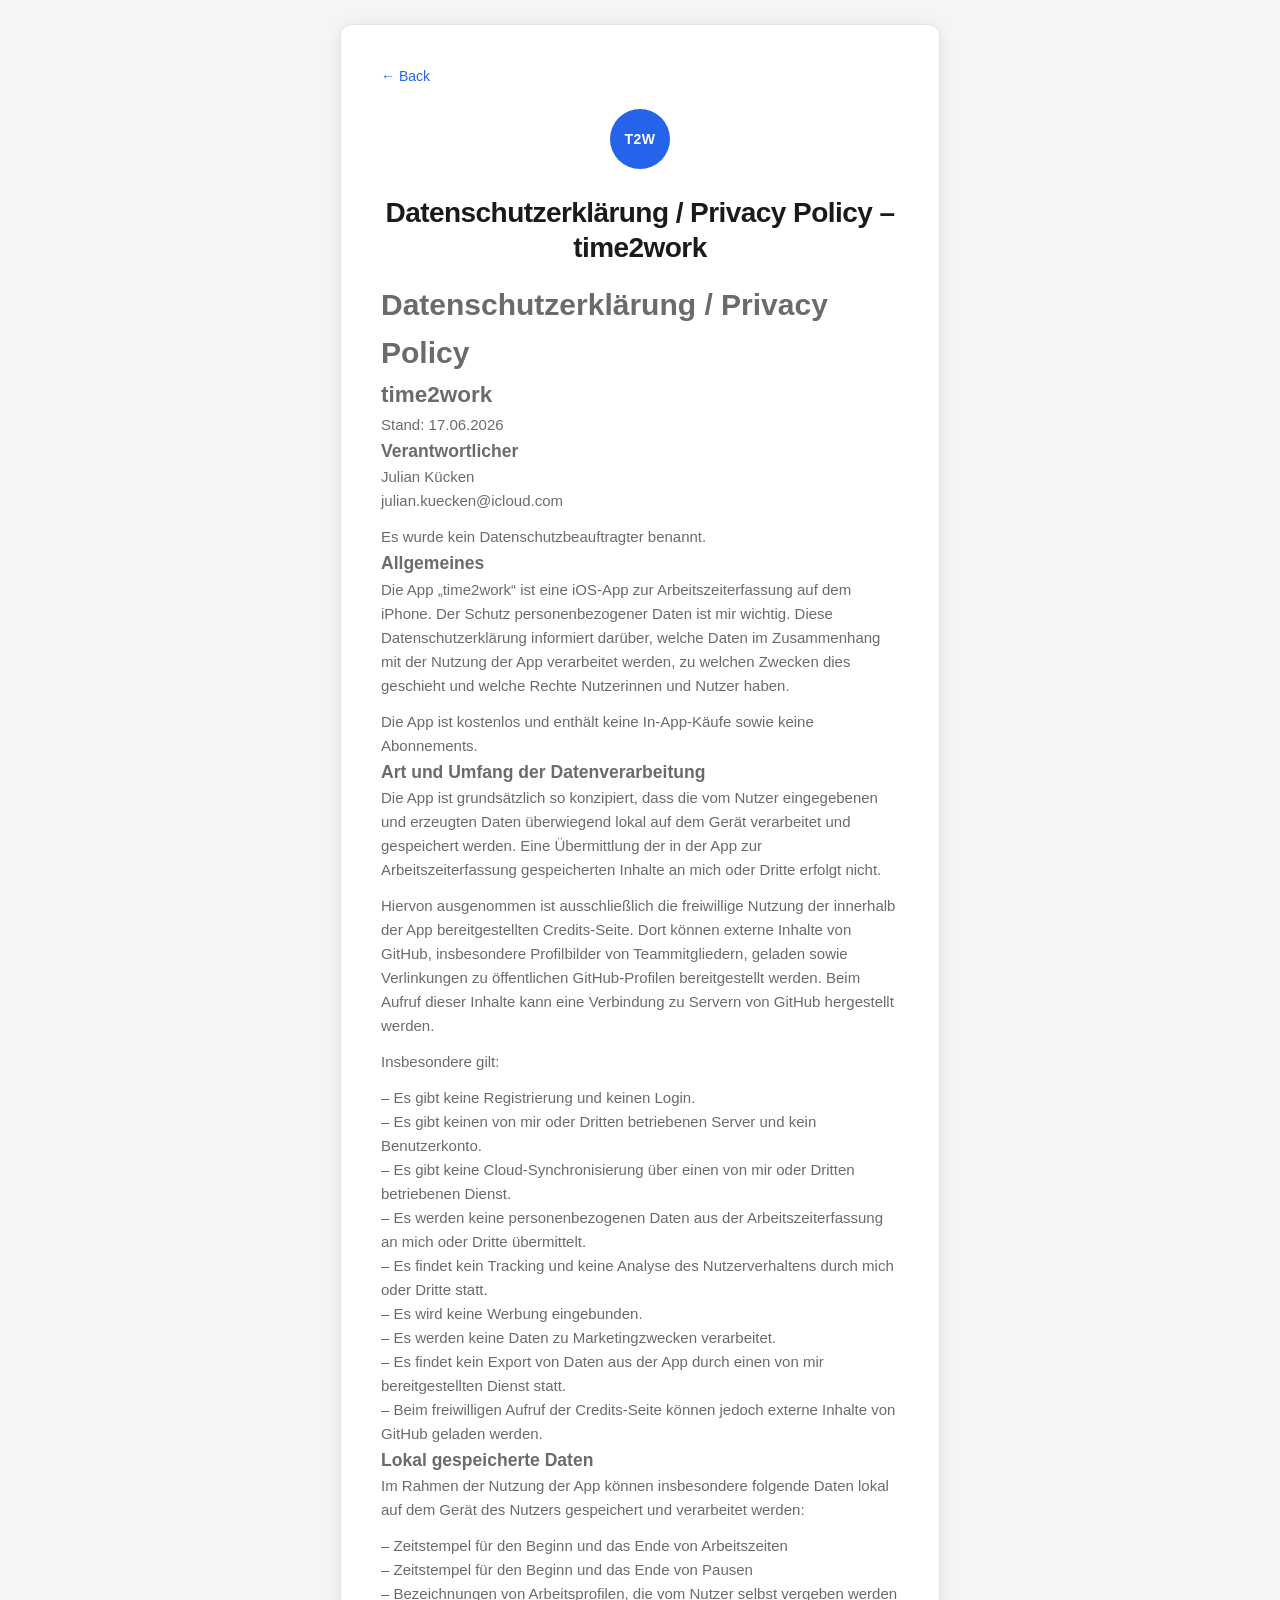
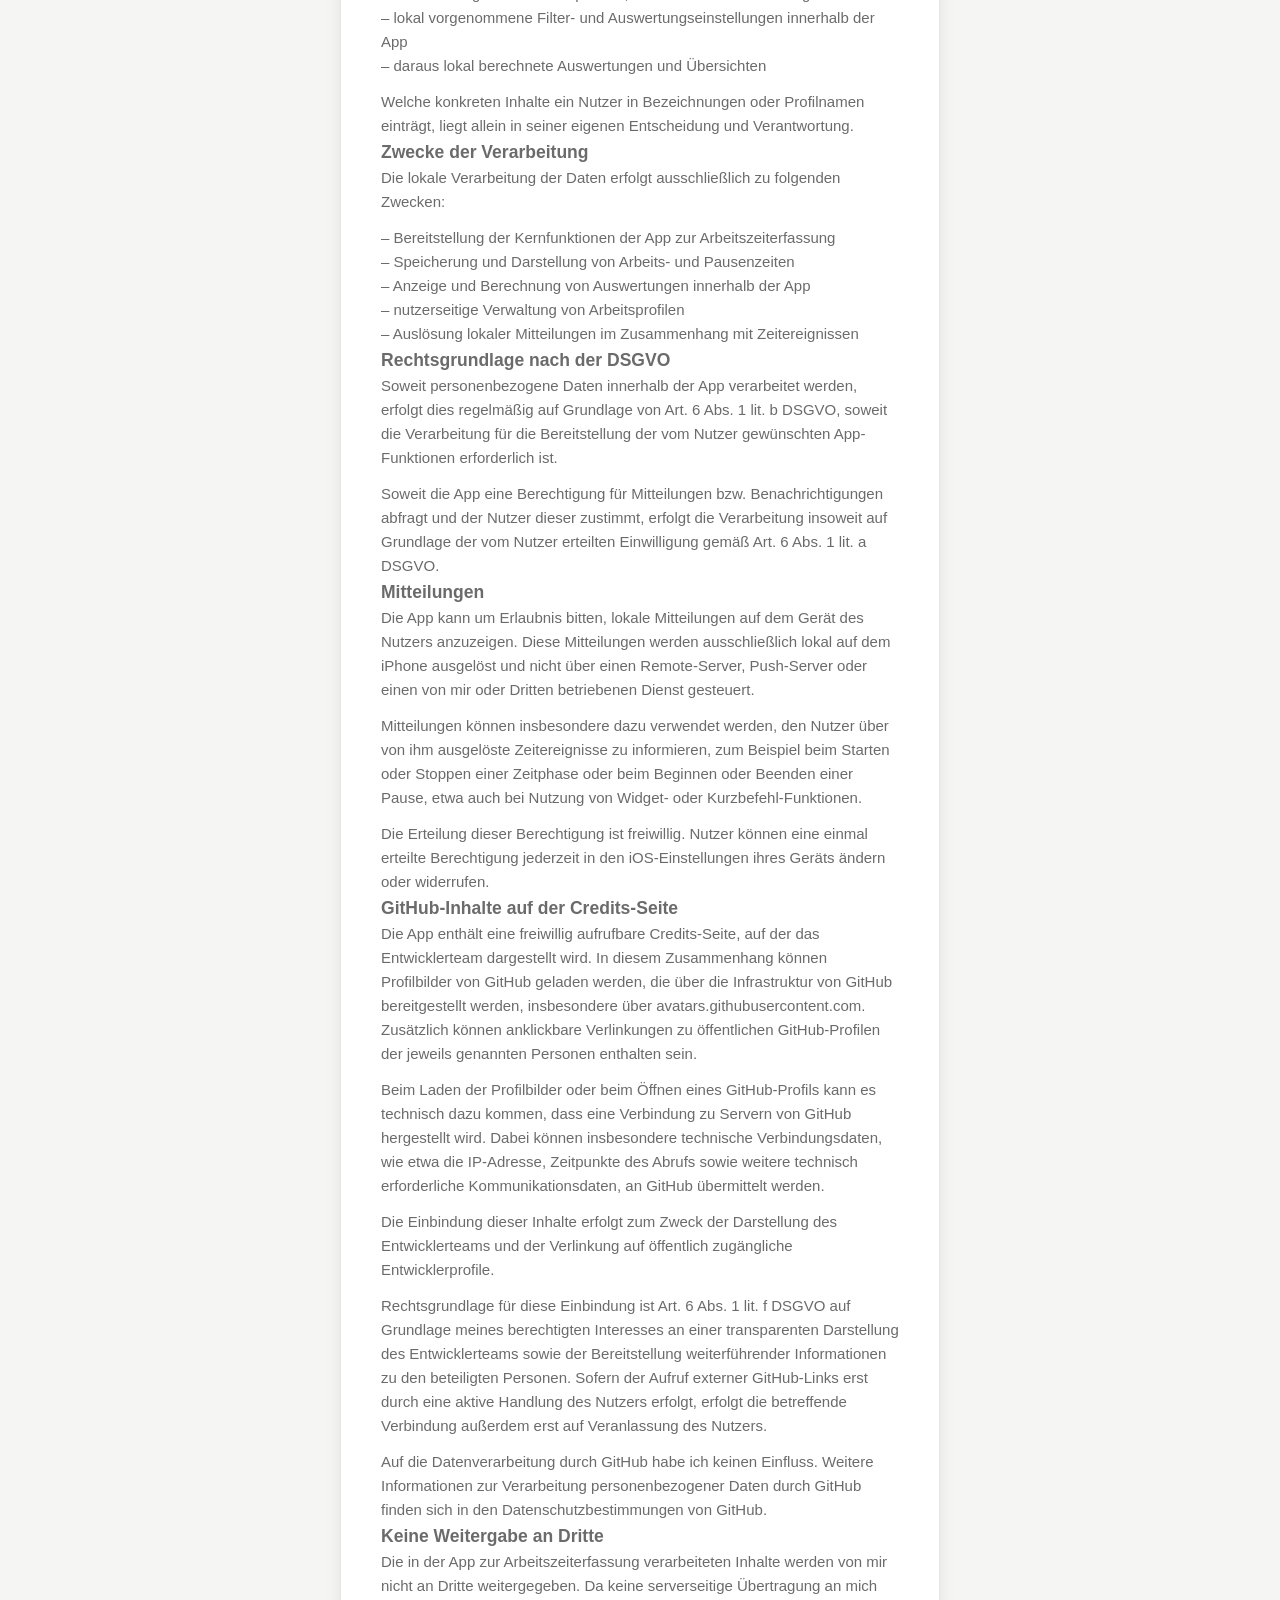
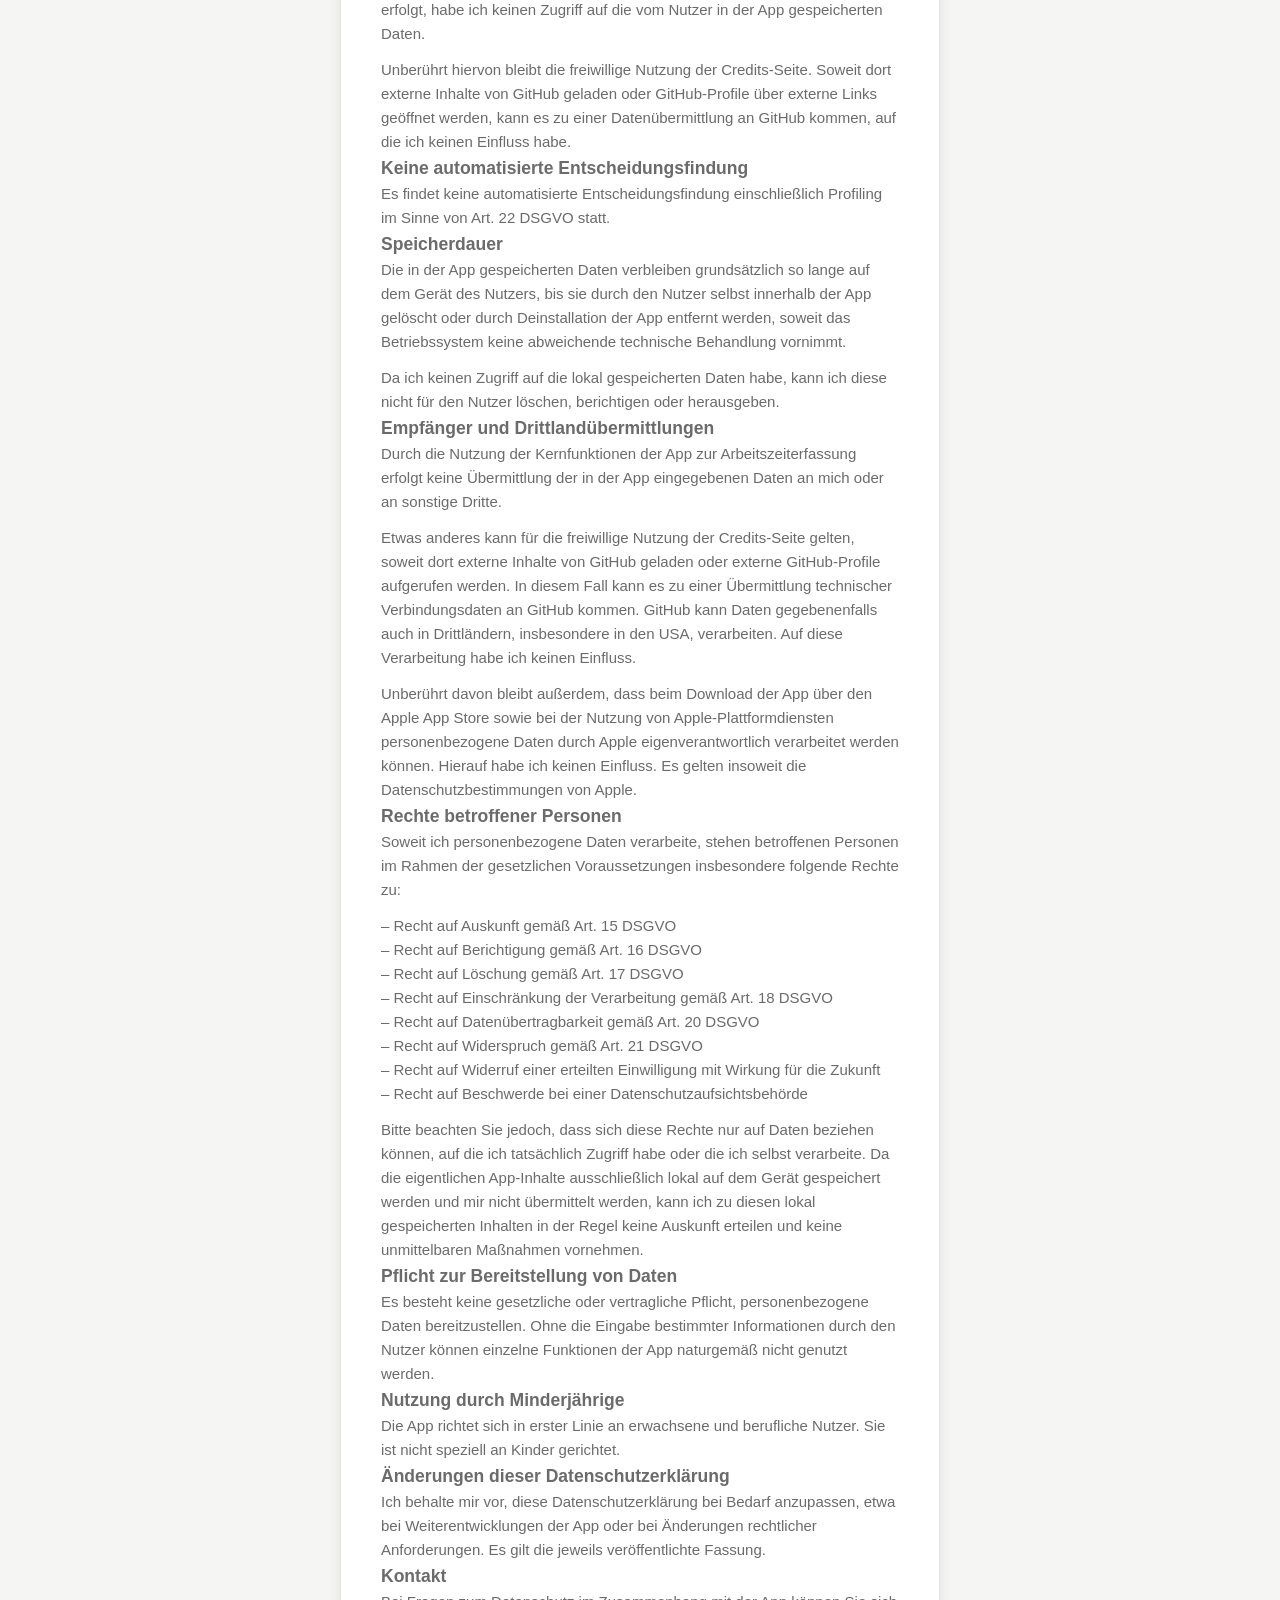
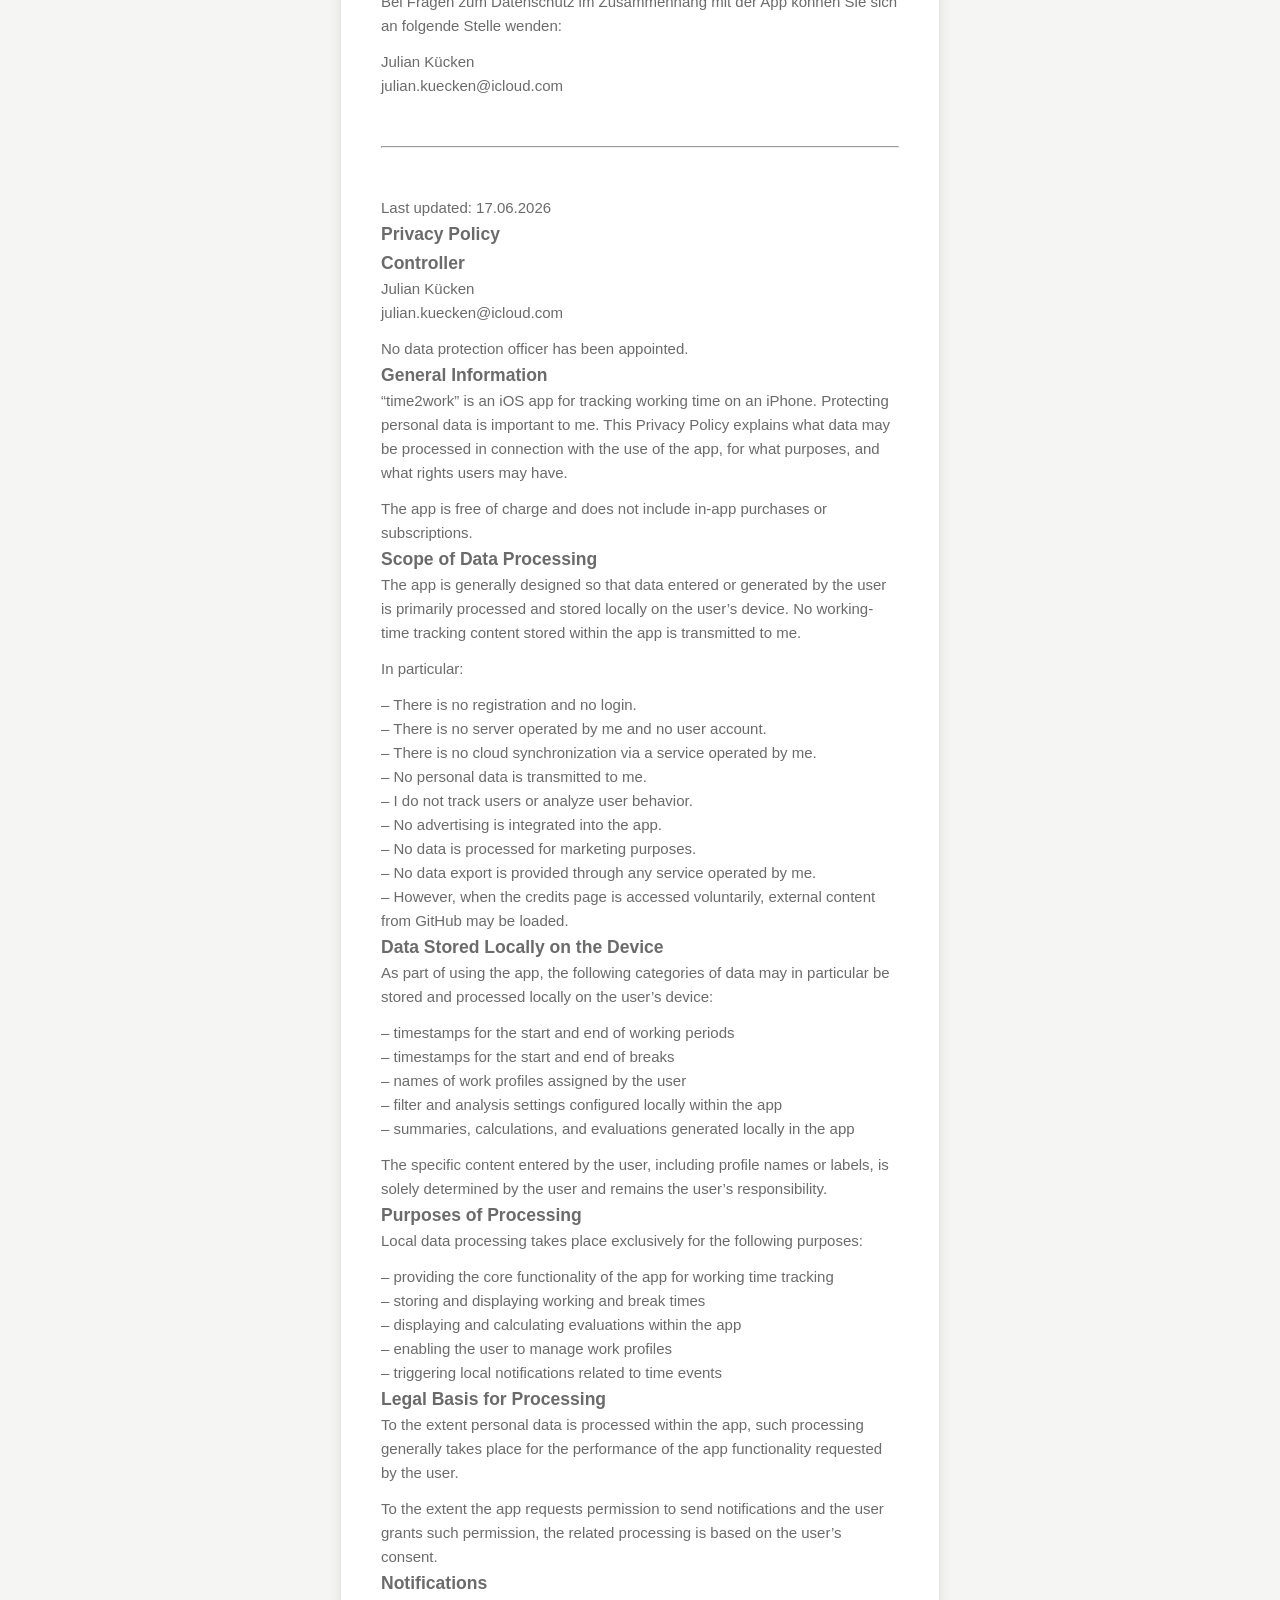
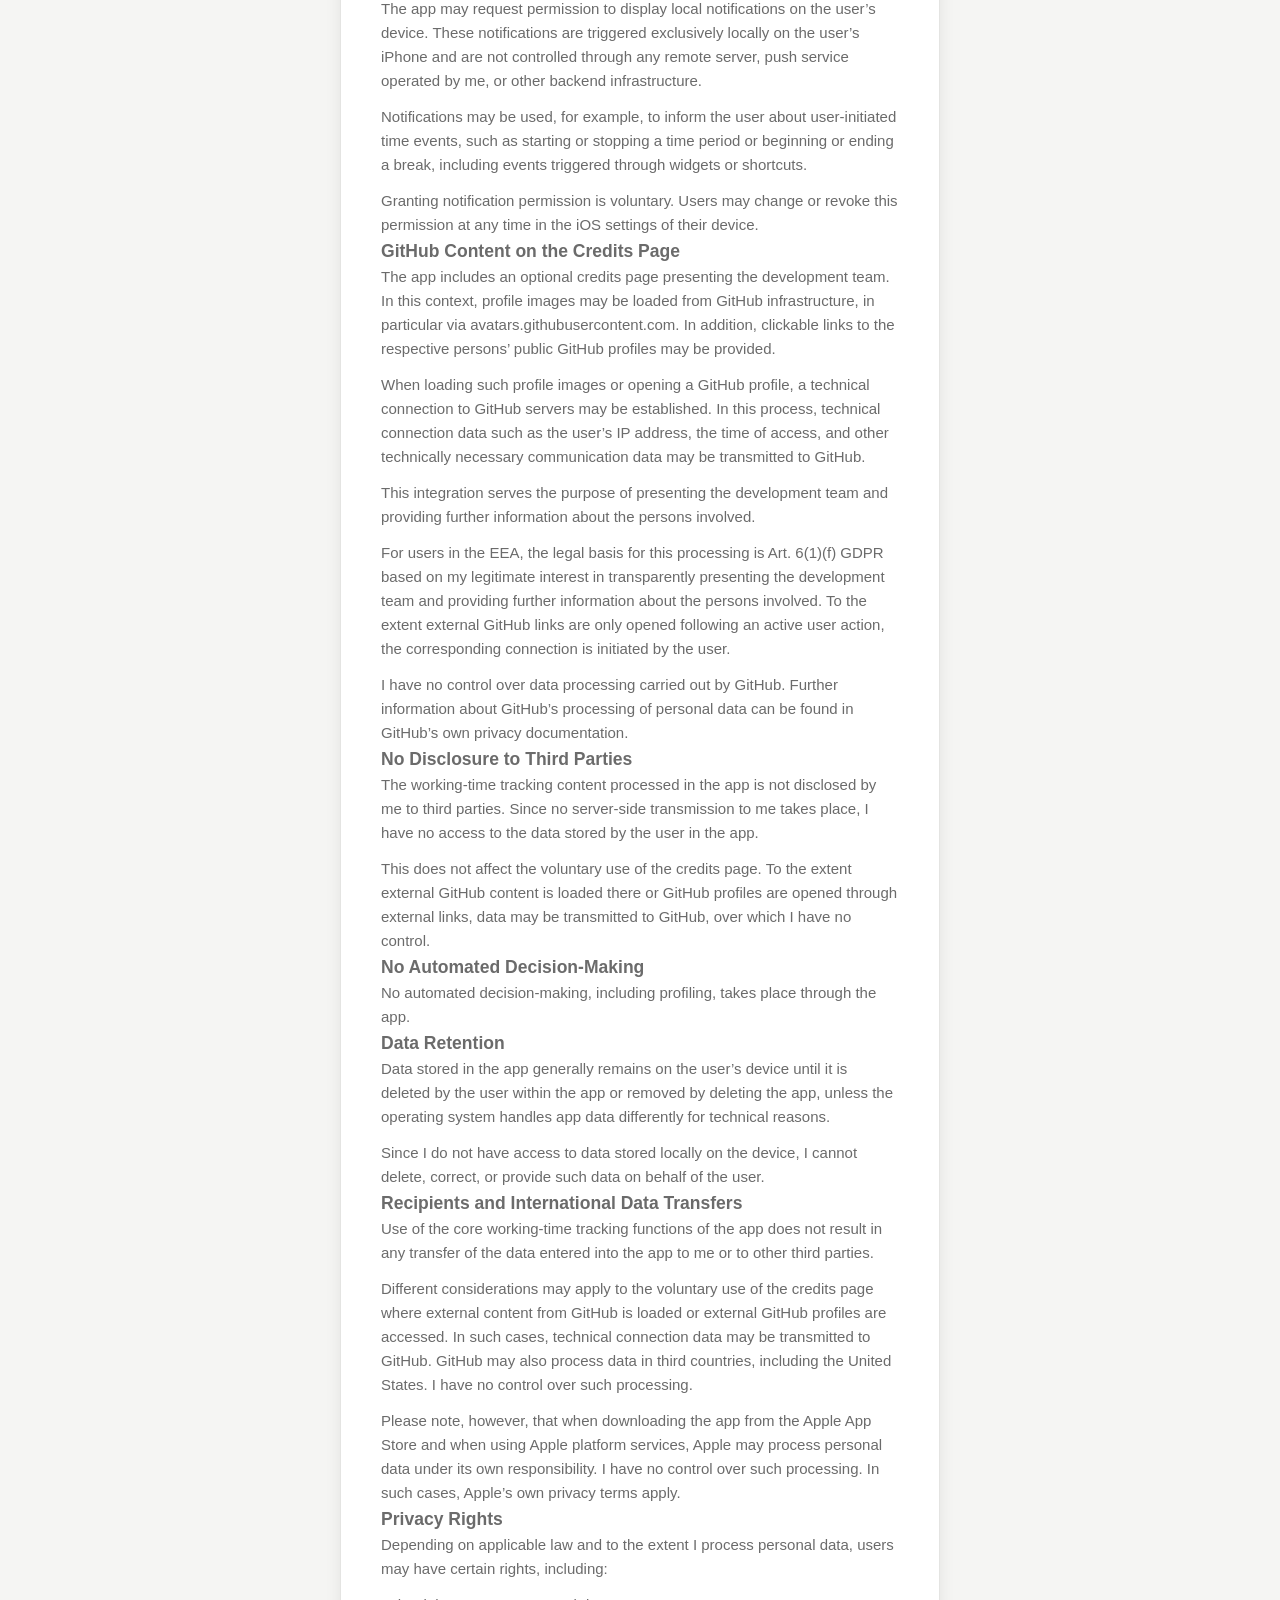
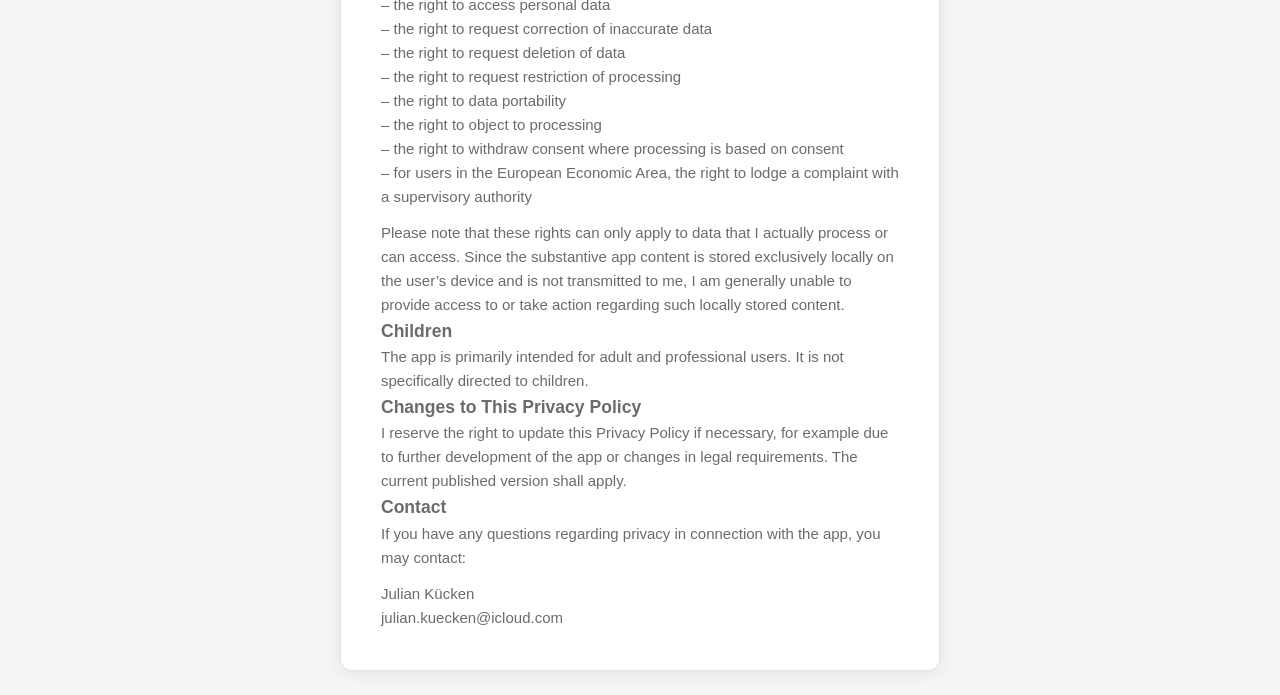
==== page1.html @ 02ddeb41 "initial commit" ====
<!doctype html>
<html lang="en">
 <head>
  <meta charset="UTF-8" />
  <meta name="viewport" content="width=device-width, initial-scale=1.0" />
  <title>Datenschutzerklärung / Privacy Policy – time2work</title>
  <link rel="stylesheet" href="style.css" />
 </head>
 <body>
  <main class="card">
   <a href="index.html" class="back-link">← Back</a>
   <img src="logo.svg" alt="time2work logo" class="logo" />
   <h1 class="headline">Datenschutzerklärung / Privacy Policy – time2work</h1>
   <div class="content">
    <h1>Datenschutzerklärung / Privacy Policy</h1>
    <h2>time2work</h2>

    <p>Stand: 17.06.2026</p>

    <h3>Verantwortlicher</h3>
    <p>
     Julian Kücken
     <br />
     julian.kuecken@icloud.com
    </p>

    <p>Es wurde kein Datenschutzbeauftragter benannt.</p>

    <h3>Allgemeines</h3>
    <p>Die App „time2work“ ist eine iOS-App zur Arbeitszeiterfassung auf dem iPhone. Der Schutz personenbezogener Daten ist mir wichtig. Diese Datenschutzerklärung informiert darüber, welche Daten im Zusammenhang mit der Nutzung der App verarbeitet werden, zu welchen Zwecken dies geschieht und welche Rechte Nutzerinnen und Nutzer haben.</p>

    <p>Die App ist kostenlos und enthält keine In-App-Käufe sowie keine Abonnements.</p>

    <h3>Art und Umfang der Datenverarbeitung</h3>
    <!-- <p>Die App ist so konzipiert, dass die vom Nutzer eingegebenen und erzeugten Daten ausschließlich lokal auf dem Gerät verarbeitet und gespeichert werden. Eine Übermittlung der in der App gespeicherten Inhalte an mich oder an Dritte erfolgt nicht.</p> -->
    <p>Die App ist grundsätzlich so konzipiert, dass die vom Nutzer eingegebenen und erzeugten Daten überwiegend lokal auf dem Gerät verarbeitet und gespeichert werden. Eine Übermittlung der in der App zur Arbeitszeiterfassung gespeicherten Inhalte an mich oder Dritte erfolgt nicht.</p>

    <p>Hiervon ausgenommen ist ausschließlich die freiwillige Nutzung der innerhalb der App bereitgestellten Credits-Seite. Dort können externe Inhalte von GitHub, insbesondere Profilbilder von Teammitgliedern, geladen sowie Verlinkungen zu öffentlichen GitHub-Profilen bereitgestellt werden. Beim Aufruf dieser Inhalte kann eine Verbindung zu Servern von GitHub hergestellt werden.</p>

    <p>Insbesondere gilt:</p>
    <p>
     – Es gibt keine Registrierung und keinen Login.
     <br />
     – Es gibt keinen von mir oder Dritten betriebenen Server und kein Benutzerkonto.
     <br />
     – Es gibt keine Cloud-Synchronisierung über einen von mir oder Dritten betriebenen Dienst.
     <br />
     – Es werden keine personenbezogenen Daten aus der Arbeitszeiterfassung an mich oder Dritte übermittelt.
     <br />
     – Es findet kein Tracking und keine Analyse des Nutzerverhaltens durch mich oder Dritte statt.
     <br />
     – Es wird keine Werbung eingebunden.
     <br />
     – Es werden keine Daten zu Marketingzwecken verarbeitet.
     <br />
     – Es findet kein Export von Daten aus der App durch einen von mir bereitgestellten Dienst statt.
     <br />
     – Beim freiwilligen Aufruf der Credits-Seite können jedoch externe Inhalte von GitHub geladen werden.
    </p>

    <h3>Lokal gespeicherte Daten</h3>
    <p>Im Rahmen der Nutzung der App können insbesondere folgende Daten lokal auf dem Gerät des Nutzers gespeichert und verarbeitet werden:</p>

    <p>
     – Zeitstempel für den Beginn und das Ende von Arbeitszeiten
     <br />
     – Zeitstempel für den Beginn und das Ende von Pausen
     <br />
     – Bezeichnungen von Arbeitsprofilen, die vom Nutzer selbst vergeben werden
     <br />
     – lokal vorgenommene Filter- und Auswertungseinstellungen innerhalb der App
     <br />
     – daraus lokal berechnete Auswertungen und Übersichten
    </p>

    <p>Welche konkreten Inhalte ein Nutzer in Bezeichnungen oder Profilnamen einträgt, liegt allein in seiner eigenen Entscheidung und Verantwortung.</p>

    <h3>Zwecke der Verarbeitung</h3>
    <p>Die lokale Verarbeitung der Daten erfolgt ausschließlich zu folgenden Zwecken:</p>

    <p>
     – Bereitstellung der Kernfunktionen der App zur Arbeitszeiterfassung
     <br />
     – Speicherung und Darstellung von Arbeits- und Pausenzeiten
     <br />
     – Anzeige und Berechnung von Auswertungen innerhalb der App
     <br />
     – nutzerseitige Verwaltung von Arbeitsprofilen
     <br />
     – Auslösung lokaler Mitteilungen im Zusammenhang mit Zeitereignissen
    </p>

    <h3>Rechtsgrundlage nach der DSGVO</h3>
    <p>Soweit personenbezogene Daten innerhalb der App verarbeitet werden, erfolgt dies regelmäßig auf Grundlage von Art. 6 Abs. 1 lit. b DSGVO, soweit die Verarbeitung für die Bereitstellung der vom Nutzer gewünschten App-Funktionen erforderlich ist.</p>

    <p>Soweit die App eine Berechtigung für Mitteilungen bzw. Benachrichtigungen abfragt und der Nutzer dieser zustimmt, erfolgt die Verarbeitung insoweit auf Grundlage der vom Nutzer erteilten Einwilligung gemäß Art. 6 Abs. 1 lit. a DSGVO.</p>

    <h3>Mitteilungen</h3>
    <p>Die App kann um Erlaubnis bitten, lokale Mitteilungen auf dem Gerät des Nutzers anzuzeigen. Diese Mitteilungen werden ausschließlich lokal auf dem iPhone ausgelöst und nicht über einen Remote-Server, Push-Server oder einen von mir oder Dritten betriebenen Dienst gesteuert.</p>

    <p>Mitteilungen können insbesondere dazu verwendet werden, den Nutzer über von ihm ausgelöste Zeitereignisse zu informieren, zum Beispiel beim Starten oder Stoppen einer Zeitphase oder beim Beginnen oder Beenden einer Pause, etwa auch bei Nutzung von Widget- oder Kurzbefehl-Funktionen.</p>

    <p>Die Erteilung dieser Berechtigung ist freiwillig. Nutzer können eine einmal erteilte Berechtigung jederzeit in den iOS-Einstellungen ihres Geräts ändern oder widerrufen.</p>

    <h3>GitHub-Inhalte auf der Credits-Seite</h3>
    <p>Die App enthält eine freiwillig aufrufbare Credits-Seite, auf der das Entwicklerteam dargestellt wird. In diesem Zusammenhang können Profilbilder von GitHub geladen werden, die über die Infrastruktur von GitHub bereitgestellt werden, insbesondere über avatars.githubusercontent.com. Zusätzlich können anklickbare Verlinkungen zu öffentlichen GitHub-Profilen der jeweils genannten Personen enthalten sein.</p>

    <p>Beim Laden der Profilbilder oder beim Öffnen eines GitHub-Profils kann es technisch dazu kommen, dass eine Verbindung zu Servern von GitHub hergestellt wird. Dabei können insbesondere technische Verbindungsdaten, wie etwa die IP-Adresse, Zeitpunkte des Abrufs sowie weitere technisch erforderliche Kommunikationsdaten, an GitHub übermittelt werden.</p>

    <p>Die Einbindung dieser Inhalte erfolgt zum Zweck der Darstellung des Entwicklerteams und der Verlinkung auf öffentlich zugängliche Entwicklerprofile.</p>

    <p>Rechtsgrundlage für diese Einbindung ist Art. 6 Abs. 1 lit. f DSGVO auf Grundlage meines berechtigten Interesses an einer transparenten Darstellung des Entwicklerteams sowie der Bereitstellung weiterführender Informationen zu den beteiligten Personen. Sofern der Aufruf externer GitHub-Links erst durch eine aktive Handlung des Nutzers erfolgt, erfolgt die betreffende Verbindung außerdem erst auf Veranlassung des Nutzers.</p>

    <p>Auf die Datenverarbeitung durch GitHub habe ich keinen Einfluss. Weitere Informationen zur Verarbeitung personenbezogener Daten durch GitHub finden sich in den Datenschutzbestimmungen von GitHub.</p>

    <h3>Keine Weitergabe an Dritte</h3>
    <p>Die in der App zur Arbeitszeiterfassung verarbeiteten Inhalte werden von mir nicht an Dritte weitergegeben. Da keine serverseitige Übertragung an mich erfolgt, habe ich keinen Zugriff auf die vom Nutzer in der App gespeicherten Daten.</p>

    <p>Unberührt hiervon bleibt die freiwillige Nutzung der Credits-Seite. Soweit dort externe Inhalte von GitHub geladen oder GitHub-Profile über externe Links geöffnet werden, kann es zu einer Datenübermittlung an GitHub kommen, auf die ich keinen Einfluss habe.</p>

    <h3>Keine automatisierte Entscheidungsfindung</h3>
    <p>Es findet keine automatisierte Entscheidungsfindung einschließlich Profiling im Sinne von Art. 22 DSGVO statt.</p>

    <h3>Speicherdauer</h3>
    <p>Die in der App gespeicherten Daten verbleiben grundsätzlich so lange auf dem Gerät des Nutzers, bis sie durch den Nutzer selbst innerhalb der App gelöscht oder durch Deinstallation der App entfernt werden, soweit das Betriebssystem keine abweichende technische Behandlung vornimmt.</p>

    <p>Da ich keinen Zugriff auf die lokal gespeicherten Daten habe, kann ich diese nicht für den Nutzer löschen, berichtigen oder herausgeben.</p>

    <h3>Empfänger und Drittlandübermittlungen</h3>
    <p>Durch die Nutzung der Kernfunktionen der App zur Arbeitszeiterfassung erfolgt keine Übermittlung der in der App eingegebenen Daten an mich oder an sonstige Dritte.</p>

    <p>Etwas anderes kann für die freiwillige Nutzung der Credits-Seite gelten, soweit dort externe Inhalte von GitHub geladen oder externe GitHub-Profile aufgerufen werden. In diesem Fall kann es zu einer Übermittlung technischer Verbindungsdaten an GitHub kommen. GitHub kann Daten gegebenenfalls auch in Drittländern, insbesondere in den USA, verarbeiten. Auf diese Verarbeitung habe ich keinen Einfluss.</p>

    <p>Unberührt davon bleibt außerdem, dass beim Download der App über den Apple App Store sowie bei der Nutzung von Apple-Plattformdiensten personenbezogene Daten durch Apple eigenverantwortlich verarbeitet werden können. Hierauf habe ich keinen Einfluss. Es gelten insoweit die Datenschutzbestimmungen von Apple.</p>

    <h3>Rechte betroffener Personen</h3>
    <p>Soweit ich personenbezogene Daten verarbeite, stehen betroffenen Personen im Rahmen der gesetzlichen Voraussetzungen insbesondere folgende Rechte zu:</p>

    <p>
     – Recht auf Auskunft gemäß Art. 15 DSGVO
     <br />
     – Recht auf Berichtigung gemäß Art. 16 DSGVO
     <br />
     – Recht auf Löschung gemäß Art. 17 DSGVO
     <br />
     – Recht auf Einschränkung der Verarbeitung gemäß Art. 18 DSGVO
     <br />
     – Recht auf Datenübertragbarkeit gemäß Art. 20 DSGVO
     <br />
     – Recht auf Widerspruch gemäß Art. 21 DSGVO
     <br />
     – Recht auf Widerruf einer erteilten Einwilligung mit Wirkung für die Zukunft
     <br />
     – Recht auf Beschwerde bei einer Datenschutzaufsichtsbehörde
    </p>

    <p>Bitte beachten Sie jedoch, dass sich diese Rechte nur auf Daten beziehen können, auf die ich tatsächlich Zugriff habe oder die ich selbst verarbeite. Da die eigentlichen App-Inhalte ausschließlich lokal auf dem Gerät gespeichert werden und mir nicht übermittelt werden, kann ich zu diesen lokal gespeicherten Inhalten in der Regel keine Auskunft erteilen und keine unmittelbaren Maßnahmen vornehmen.</p>

    <h3>Pflicht zur Bereitstellung von Daten</h3>
    <p>Es besteht keine gesetzliche oder vertragliche Pflicht, personenbezogene Daten bereitzustellen. Ohne die Eingabe bestimmter Informationen durch den Nutzer können einzelne Funktionen der App naturgemäß nicht genutzt werden.</p>

    <h3>Nutzung durch Minderjährige</h3>
    <p>Die App richtet sich in erster Linie an erwachsene und berufliche Nutzer. Sie ist nicht speziell an Kinder gerichtet.</p>

    <h3>Änderungen dieser Datenschutzerklärung</h3>
    <p>Ich behalte mir vor, diese Datenschutzerklärung bei Bedarf anzupassen, etwa bei Weiterentwicklungen der App oder bei Änderungen rechtlicher Anforderungen. Es gilt die jeweils veröffentlichte Fassung.</p>

    <h3>Kontakt</h3>
    <p>Bei Fragen zum Datenschutz im Zusammenhang mit der App können Sie sich an folgende Stelle wenden:</p>

    <p>
     Julian Kücken
     <br />
     julian.kuecken@icloud.com
    </p>

    <br />
    <br />

    <hr />

    <br />
    <br />

    <p>Last updated: 17.06.2026</p>

    <h3>Privacy Policy</h3>

    <h3>Controller</h3>
    <p>
     Julian Kücken
     <br />
     julian.kuecken@icloud.com
    </p>

    <p>No data protection officer has been appointed.</p>

    <h3>General Information</h3>
    <p>“time2work” is an iOS app for tracking working time on an iPhone. Protecting personal data is important to me. This Privacy Policy explains what data may be processed in connection with the use of the app, for what purposes, and what rights users may have.</p>

    <p>The app is free of charge and does not include in-app purchases or subscriptions.</p>

    <h3>Scope of Data Processing</h3>
    <p>The app is generally designed so that data entered or generated by the user is primarily processed and stored locally on the user’s device. No working-time tracking content stored within the app is transmitted to me.</p>

    <p>In particular:</p>
    <p>
     – There is no registration and no login.
     <br />
     – There is no server operated by me and no user account.
     <br />
     – There is no cloud synchronization via a service operated by me.
     <br />
     – No personal data is transmitted to me.
     <br />
     – I do not track users or analyze user behavior.
     <br />
     – No advertising is integrated into the app.
     <br />
     – No data is processed for marketing purposes.
     <br />
     – No data export is provided through any service operated by me.
     <br />
     – However, when the credits page is accessed voluntarily, external content from GitHub may be loaded.
    </p>

    <h3>Data Stored Locally on the Device</h3>
    <p>As part of using the app, the following categories of data may in particular be stored and processed locally on the user’s device:</p>

    <p>
     – timestamps for the start and end of working periods
     <br />
     – timestamps for the start and end of breaks
     <br />
     – names of work profiles assigned by the user
     <br />
     – filter and analysis settings configured locally within the app
     <br />
     – summaries, calculations, and evaluations generated locally in the app
    </p>

    <p>The specific content entered by the user, including profile names or labels, is solely determined by the user and remains the user’s responsibility.</p>

    <h3>Purposes of Processing</h3>
    <p>Local data processing takes place exclusively for the following purposes:</p>

    <p>
     – providing the core functionality of the app for working time tracking
     <br />
     – storing and displaying working and break times
     <br />
     – displaying and calculating evaluations within the app
     <br />
     – enabling the user to manage work profiles
     <br />
     – triggering local notifications related to time events
    </p>

    <h3>Legal Basis for Processing</h3>
    <p>To the extent personal data is processed within the app, such processing generally takes place for the performance of the app functionality requested by the user.</p>

    <p>To the extent the app requests permission to send notifications and the user grants such permission, the related processing is based on the user’s consent.</p>

    <h3>Notifications</h3>
    <p>The app may request permission to display local notifications on the user’s device. These notifications are triggered exclusively locally on the user’s iPhone and are not controlled through any remote server, push service operated by me, or other backend infrastructure.</p>

    <p>Notifications may be used, for example, to inform the user about user-initiated time events, such as starting or stopping a time period or beginning or ending a break, including events triggered through widgets or shortcuts.</p>

    <p>Granting notification permission is voluntary. Users may change or revoke this permission at any time in the iOS settings of their device.</p>

    <h3>GitHub Content on the Credits Page</h3>
    <p>The app includes an optional credits page presenting the development team. In this context, profile images may be loaded from GitHub infrastructure, in particular via avatars.githubusercontent.com. In addition, clickable links to the respective persons’ public GitHub profiles may be provided.</p>

    <p>When loading such profile images or opening a GitHub profile, a technical connection to GitHub servers may be established. In this process, technical connection data such as the user’s IP address, the time of access, and other technically necessary communication data may be transmitted to GitHub.</p>

    <p>This integration serves the purpose of presenting the development team and providing further information about the persons involved.</p>

    <p>For users in the EEA, the legal basis for this processing is Art. 6(1)(f) GDPR based on my legitimate interest in transparently presenting the development team and providing further information about the persons involved. To the extent external GitHub links are only opened following an active user action, the corresponding connection is initiated by the user.</p>

    <p>I have no control over data processing carried out by GitHub. Further information about GitHub’s processing of personal data can be found in GitHub’s own privacy documentation.</p>

    <h3>No Disclosure to Third Parties</h3>
    <p>The working-time tracking content processed in the app is not disclosed by me to third parties. Since no server-side transmission to me takes place, I have no access to the data stored by the user in the app.</p>

    <p>This does not affect the voluntary use of the credits page. To the extent external GitHub content is loaded there or GitHub profiles are opened through external links, data may be transmitted to GitHub, over which I have no control.</p>

    <h3>No Automated Decision-Making</h3>
    <p>No automated decision-making, including profiling, takes place through the app.</p>

    <h3>Data Retention</h3>
    <p>Data stored in the app generally remains on the user’s device until it is deleted by the user within the app or removed by deleting the app, unless the operating system handles app data differently for technical reasons.</p>

    <p>Since I do not have access to data stored locally on the device, I cannot delete, correct, or provide such data on behalf of the user.</p>

    <h3>Recipients and International Data Transfers</h3>
    <p>Use of the core working-time tracking functions of the app does not result in any transfer of the data entered into the app to me or to other third parties.</p>

    <p>Different considerations may apply to the voluntary use of the credits page where external content from GitHub is loaded or external GitHub profiles are accessed. In such cases, technical connection data may be transmitted to GitHub. GitHub may also process data in third countries, including the United States. I have no control over such processing.</p>

    <p>Please note, however, that when downloading the app from the Apple App Store and when using Apple platform services, Apple may process personal data under its own responsibility. I have no control over such processing. In such cases, Apple’s own privacy terms apply.</p>

    <h3>Privacy Rights</h3>
    <p>Depending on applicable law and to the extent I process personal data, users may have certain rights, including:</p>

    <p>
     – the right to access personal data
     <br />
     – the right to request correction of inaccurate data
     <br />
     – the right to request deletion of data
     <br />
     – the right to request restriction of processing
     <br />
     – the right to data portability
     <br />
     – the right to object to processing
     <br />
     – the right to withdraw consent where processing is based on consent
     <br />
     – for users in the European Economic Area, the right to lodge a complaint with a supervisory authority
    </p>

    <p>Please note that these rights can only apply to data that I actually process or can access. Since the substantive app content is stored exclusively locally on the user’s device and is not transmitted to me, I am generally unable to provide access to or take action regarding such locally stored content.</p>

    <h3>Children</h3>
    <p>The app is primarily intended for adult and professional users. It is not specifically directed to children.</p>

    <h3>Changes to This Privacy Policy</h3>
    <p>I reserve the right to update this Privacy Policy if necessary, for example due to further development of the app or changes in legal requirements. The current published version shall apply.</p>

    <h3>Contact</h3>
    <p>If you have any questions regarding privacy in connection with the app, you may contact:</p>

    <p>
     Julian Kücken
     <br />
     julian.kuecken@icloud.com
    </p>
   </div>
  </main>
 </body>
</html>
---- style.css ----
:root {
  --bg: #f5f5f3;
  --card-bg: #ffffff;
  --text: #1a1a1a;
  --text-muted: #6b6b6b;
  --accent: #2563eb;
  --accent-hover: #1d4ed8;
  --border: #e4e4e2;
  --shadow: 0 2px 16px rgba(0, 0, 0, 0.08);
  --radius: 12px;
  --card-max-width: 600px;
  --card-padding: 2.5rem;
}

*,
*::before,
*::after {
  box-sizing: border-box;
  margin: 0;
  padding: 0;
}

html {
  font-size: 16px;
}

body {
  min-height: 100dvh;
  background-color: var(--bg);
  color: var(--text);
  font-family:
    -apple-system, BlinkMacSystemFont, "Segoe UI", Helvetica, Arial, sans-serif;
  line-height: 1.6;
  display: flex;
  flex-direction: column;
  align-items: center;
  justify-content: center;
  padding: 1.5rem;
}

/* ── Card ─────────────────────────────────────────────── */

.card {
  width: 100%;
  max-width: var(--card-max-width);
  background: var(--card-bg);
  border: 1px solid var(--border);
  border-radius: var(--radius);
  box-shadow: var(--shadow);
  padding: var(--card-padding);
  display: flex;
  flex-direction: column;
  align-items: center;
  text-align: center;
}

/* ── Logo ─────────────────────────────────────────────── */

.logo {
  display: block;
  height: 64px;
  width: auto;
  margin-bottom: 1.5rem;
}

/* ── Headline ─────────────────────────────────────────── */

.headline {
  font-size: 1.75rem;
  font-weight: 700;
  letter-spacing: -0.02em;
  line-height: 1.25;
  margin-bottom: 1rem;
}

/* ── Content ──────────────────────────────────────────── */

.content {
  width: 100%;
  text-align: left;
  color: var(--text-muted);
  font-size: 0.9375rem;
}

.content p + p {
  margin-top: 0.75rem;
}

/* ── Link list (used on index / link-tree) ────────────── */

.link-list {
  list-style: none;
  width: 100%;
  margin-top: 0.5rem;
  display: flex;
  flex-direction: column;
  gap: 0.625rem;
}

.link-list a {
  display: block;
  padding: 0.875rem 1.25rem;
  border: 1.5px solid var(--border);
  border-radius: 8px;
  color: var(--text);
  text-decoration: none;
  font-weight: 500;
  font-size: 0.9375rem;
  transition:
    border-color 0.15s,
    background-color 0.15s;
}

.link-list a:hover,
.link-list a:focus-visible {
  border-color: var(--accent);
  background-color: #eff6ff;
  color: var(--accent);
  outline: none;
}

/* ── Back link ────────────────────────────────────────── */

.back-link {
  align-self: flex-start;
  color: var(--accent);
  font-size: 0.875rem;
  text-decoration: none;
  margin-bottom: 1.25rem;
}

.back-link:hover,
.back-link:focus-visible {
  text-decoration: underline;
  outline: none;
}

/* ── Responsive tweaks ────────────────────────────────── */

@media (max-width: 480px) {
  :root {
    --card-padding: 1.5rem;
  }

  .headline {
    font-size: 1.375rem;
  }
}

@media (orientation: landscape) and (max-height: 500px) {
  body {
    justify-content: flex-start;
    padding-top: 2rem;
    padding-bottom: 2rem;
  }
}
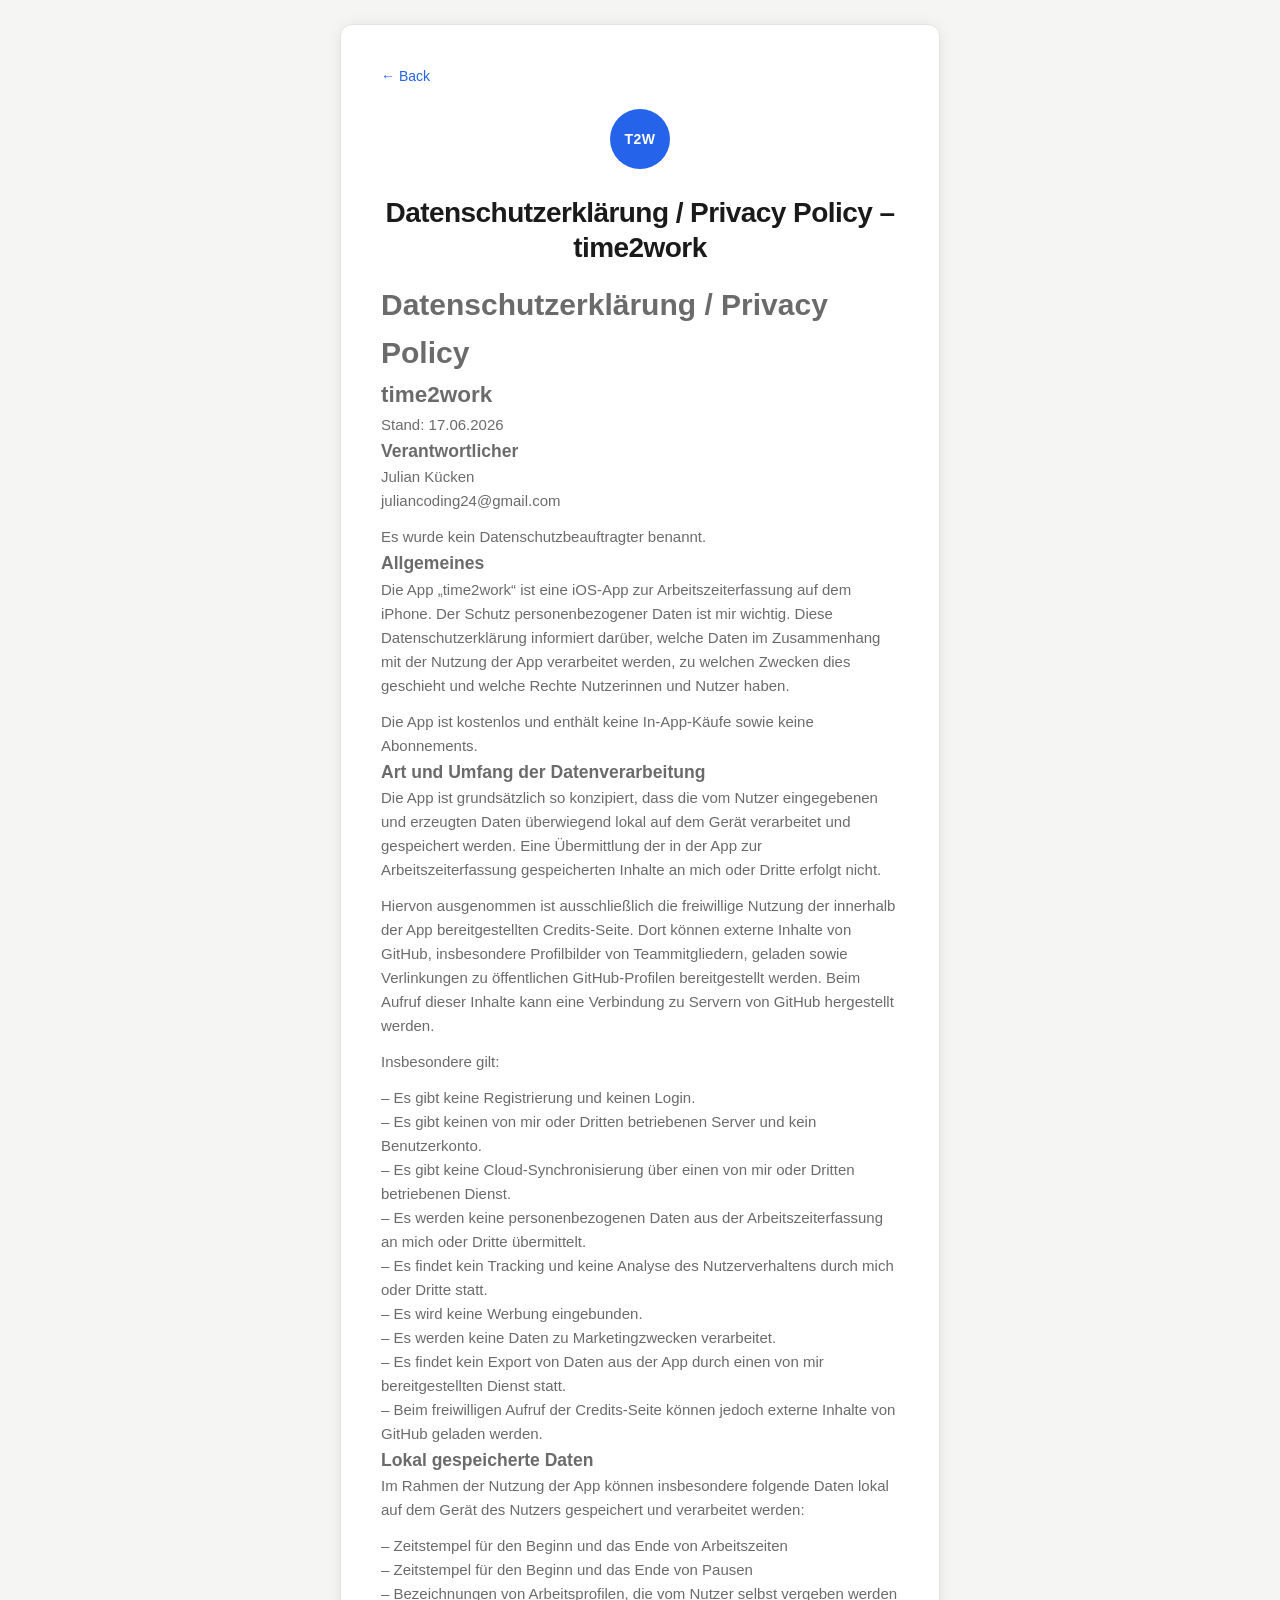
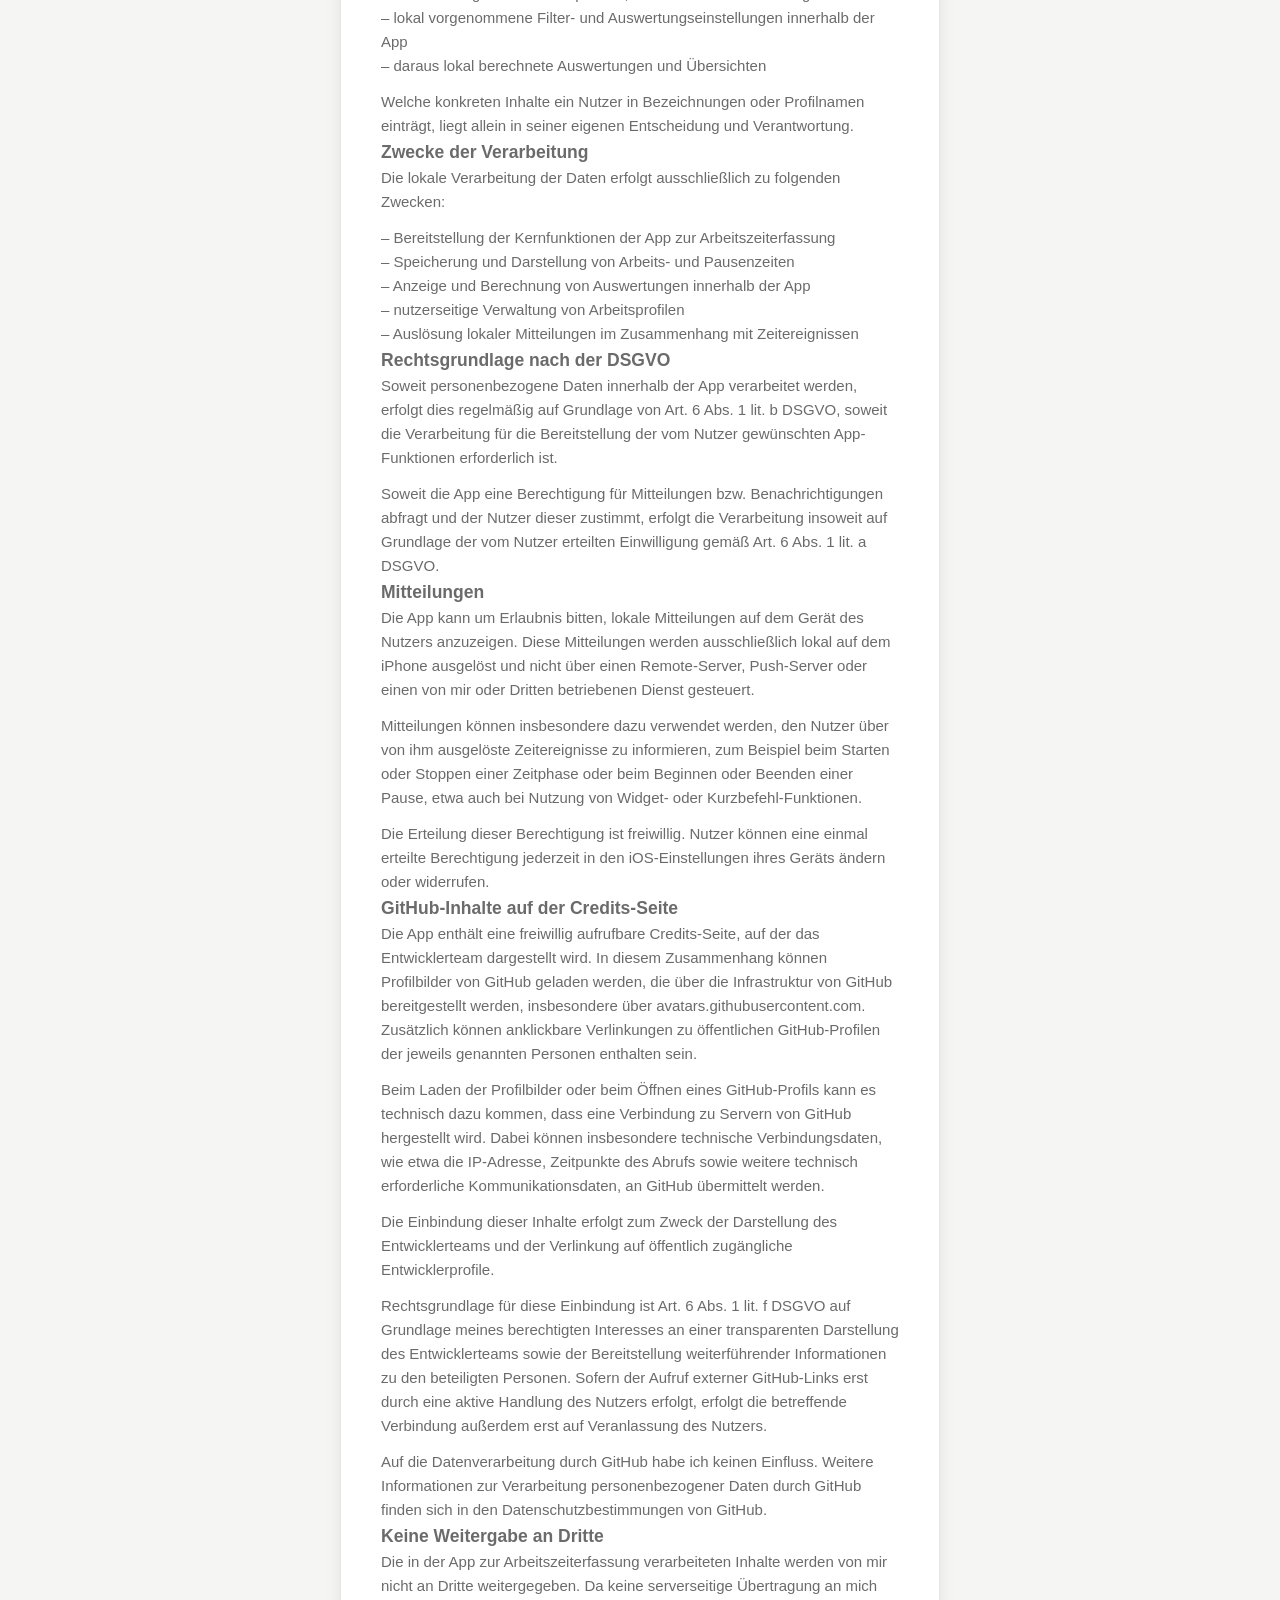
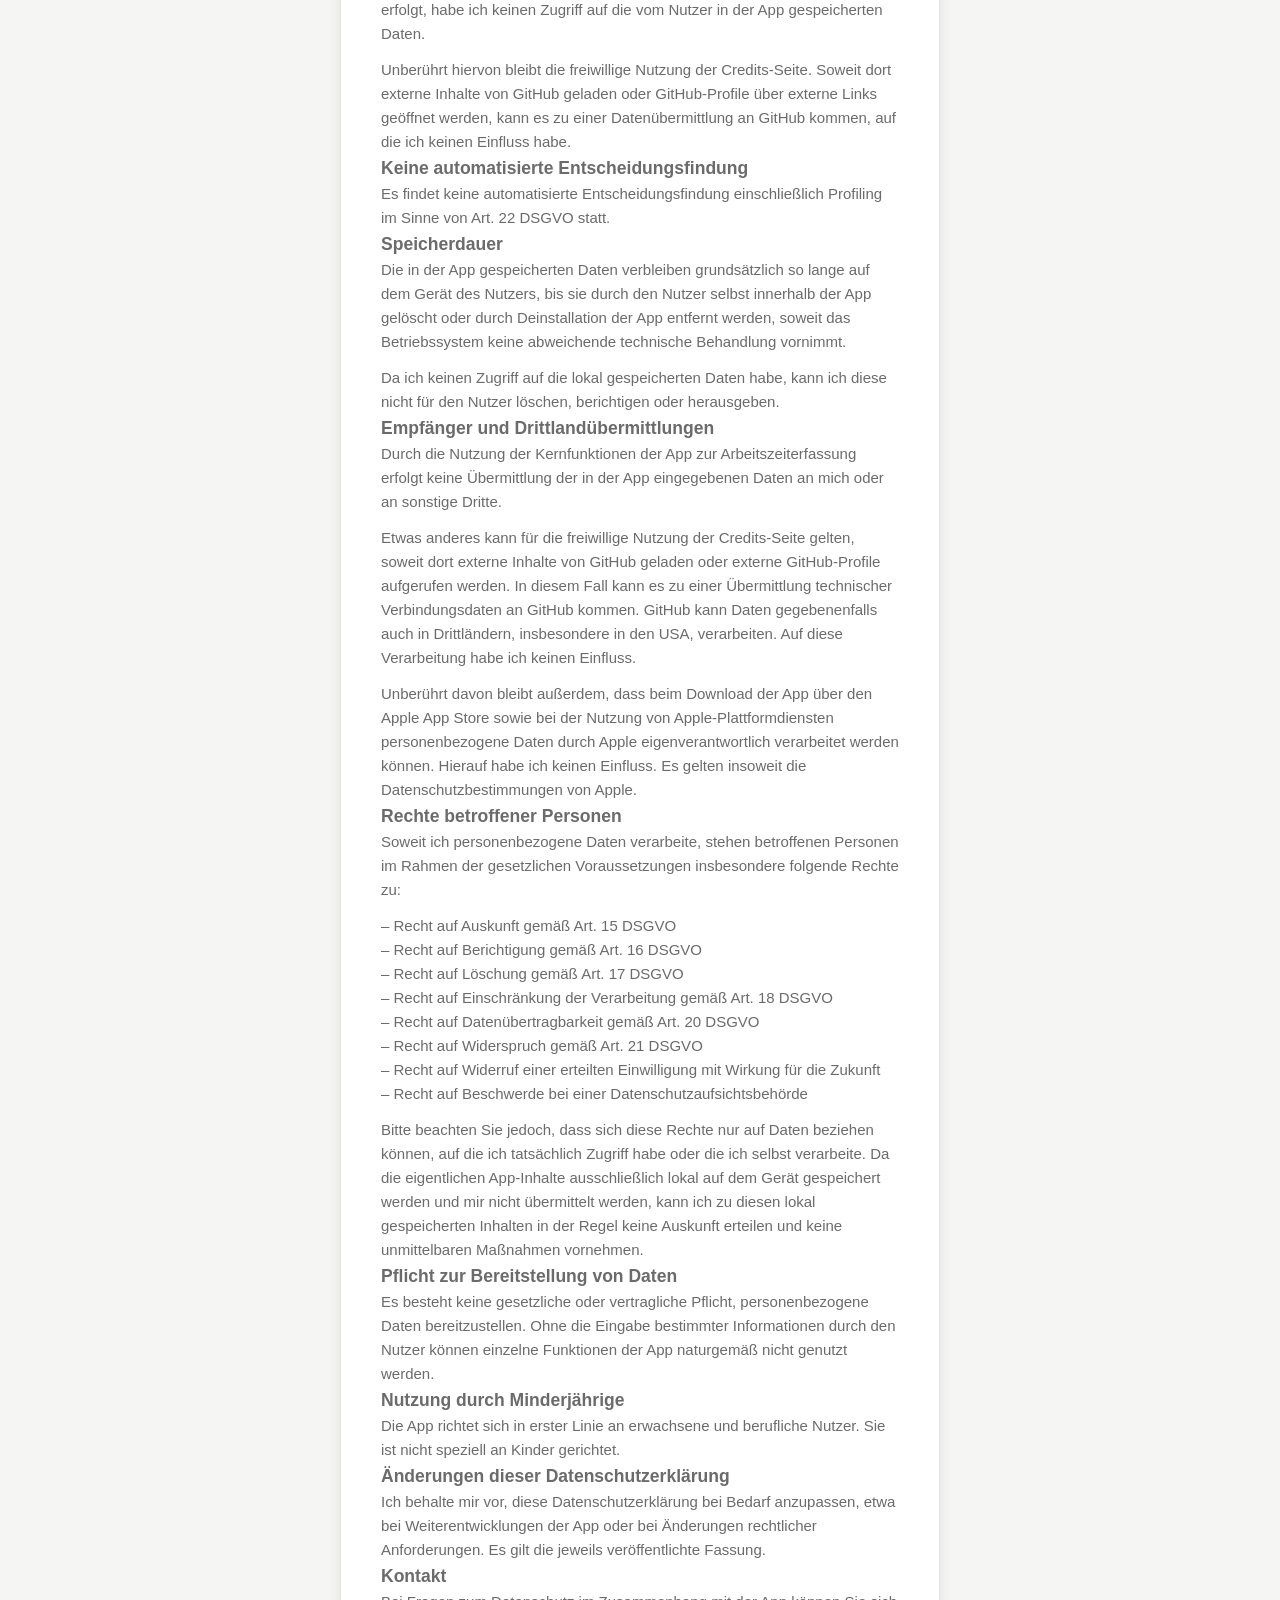
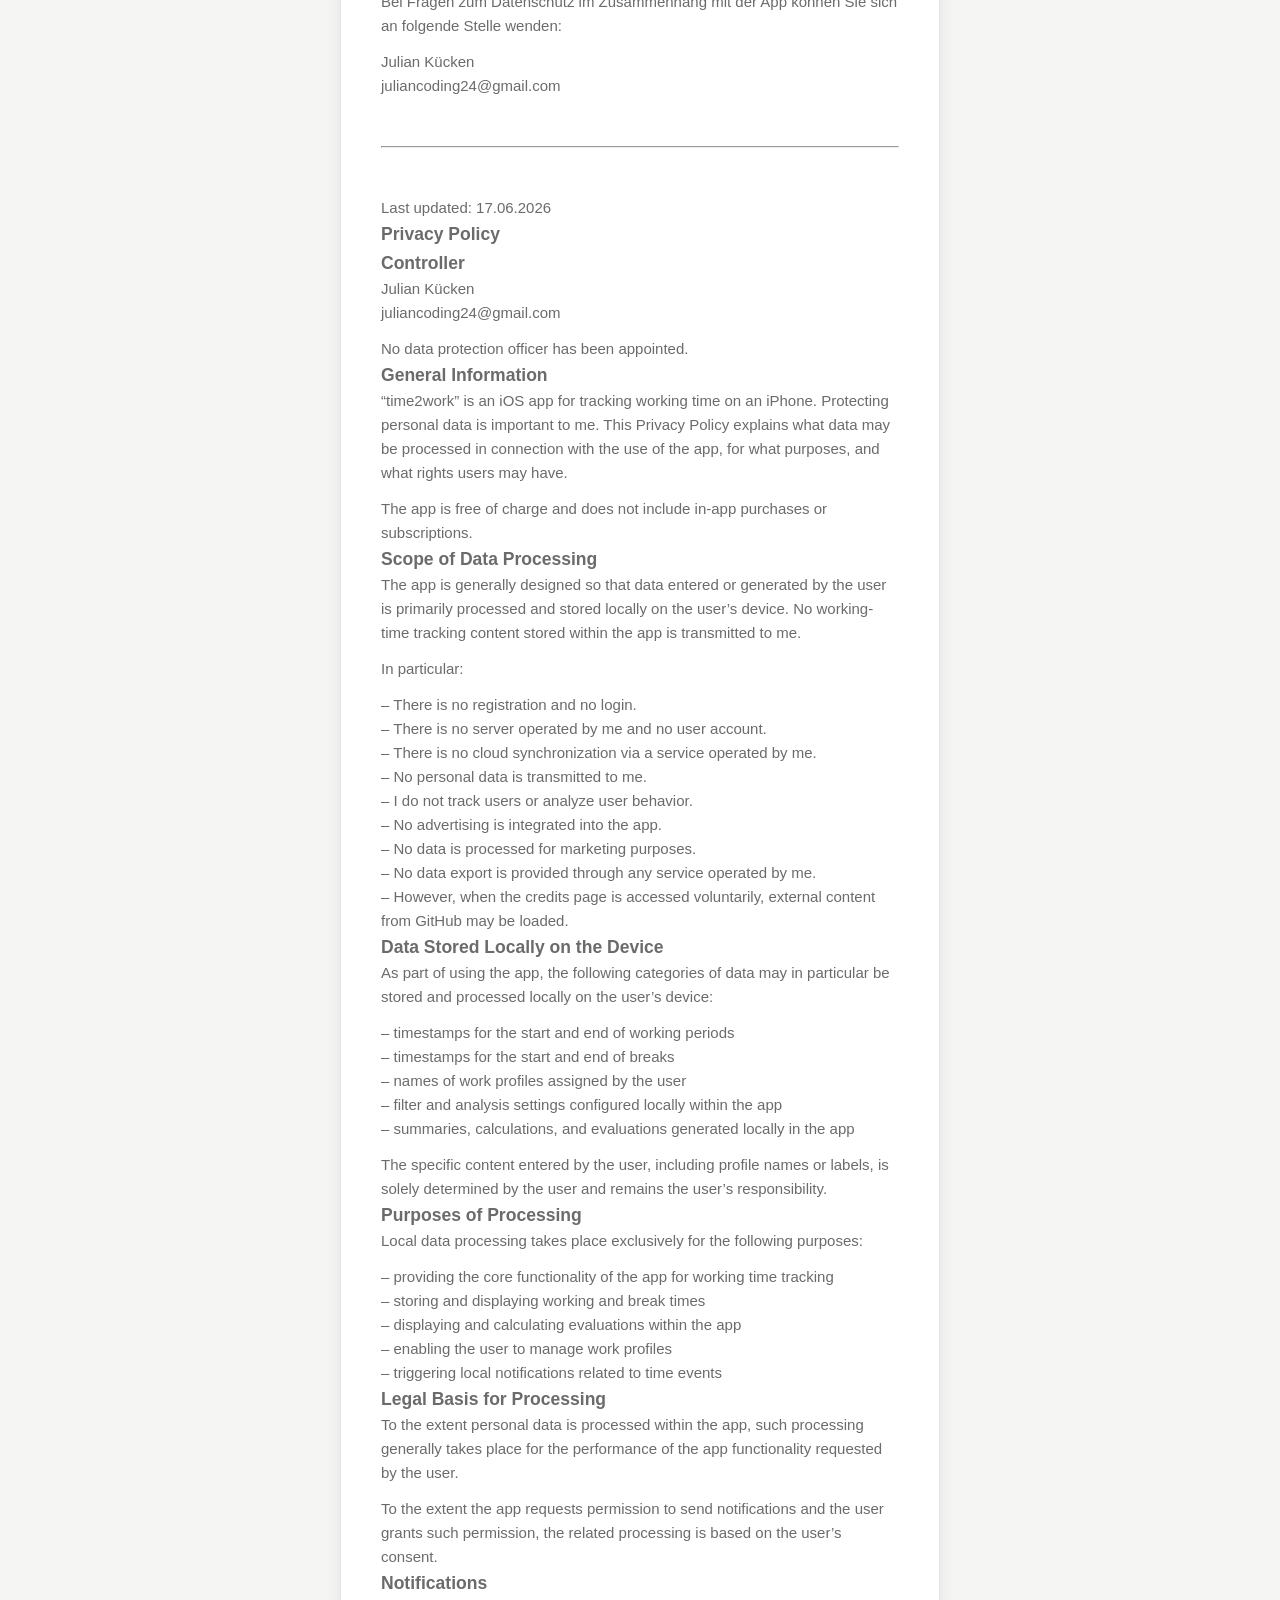
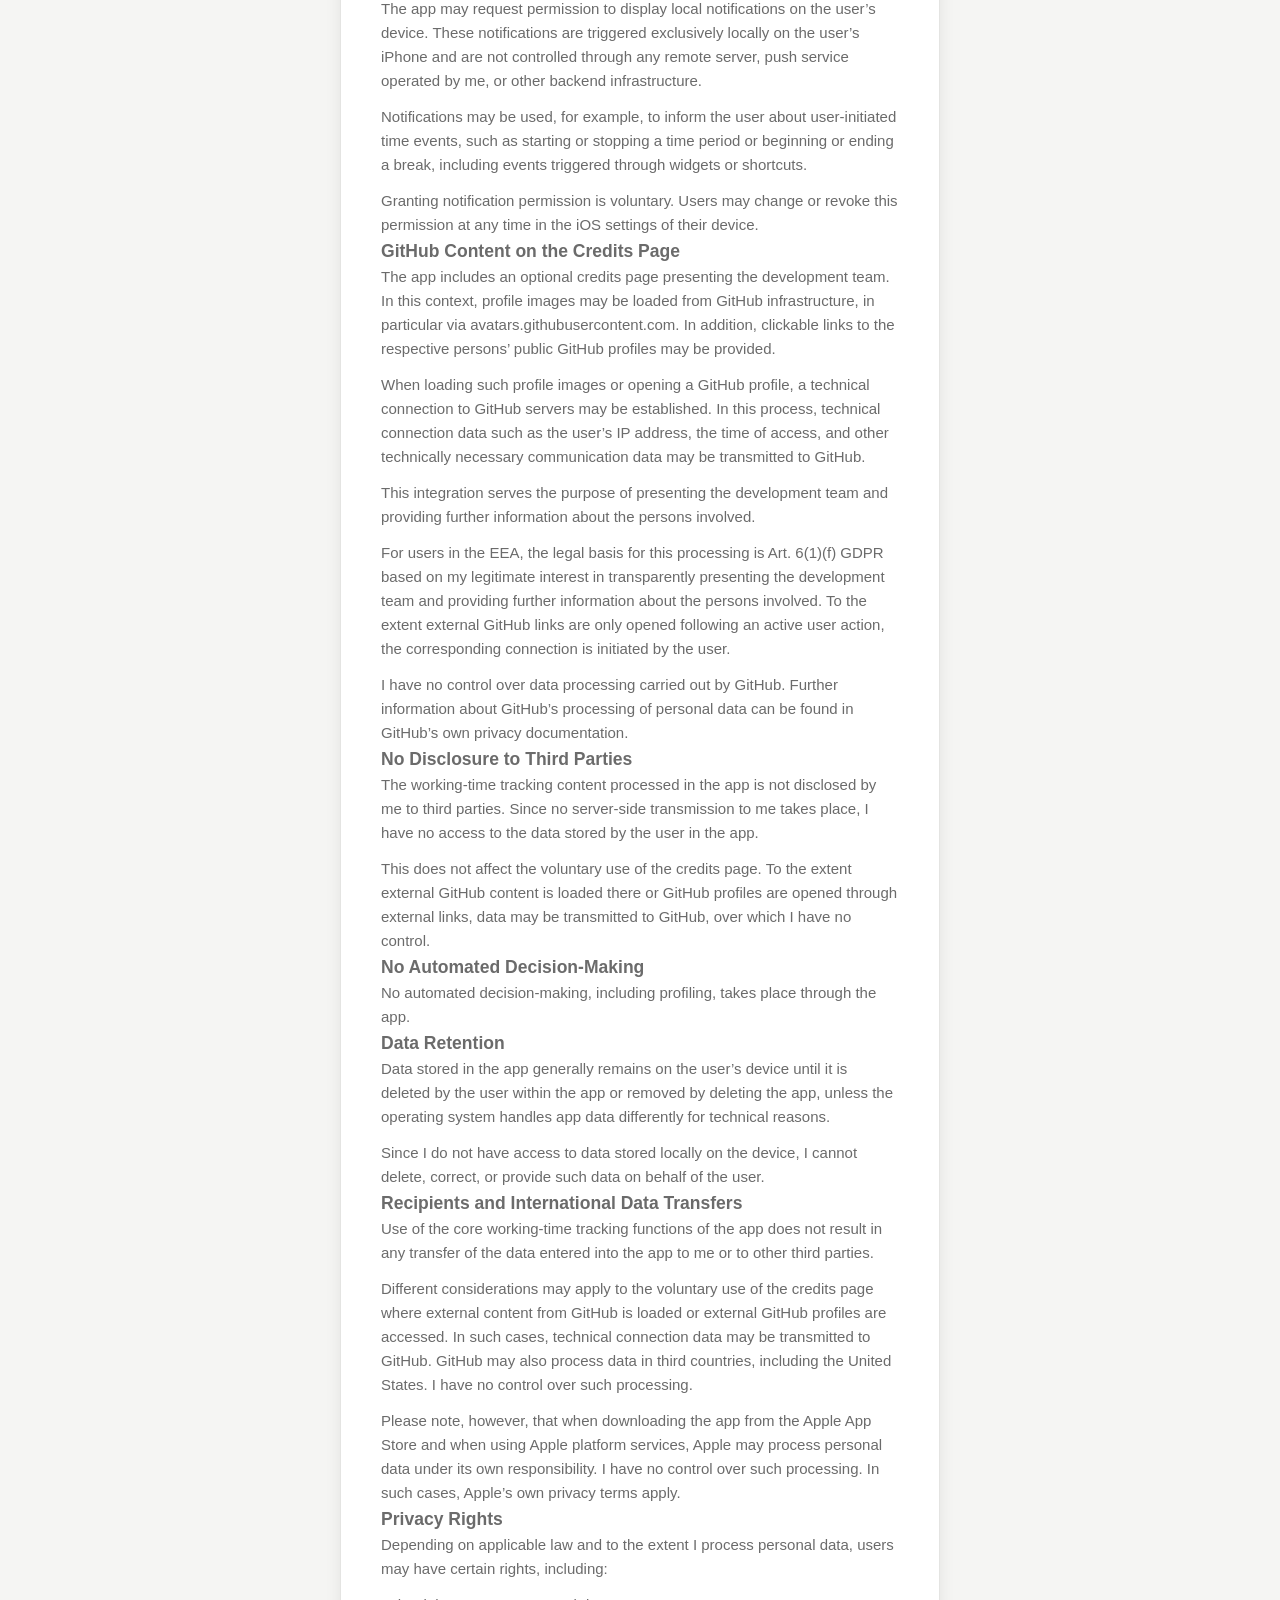
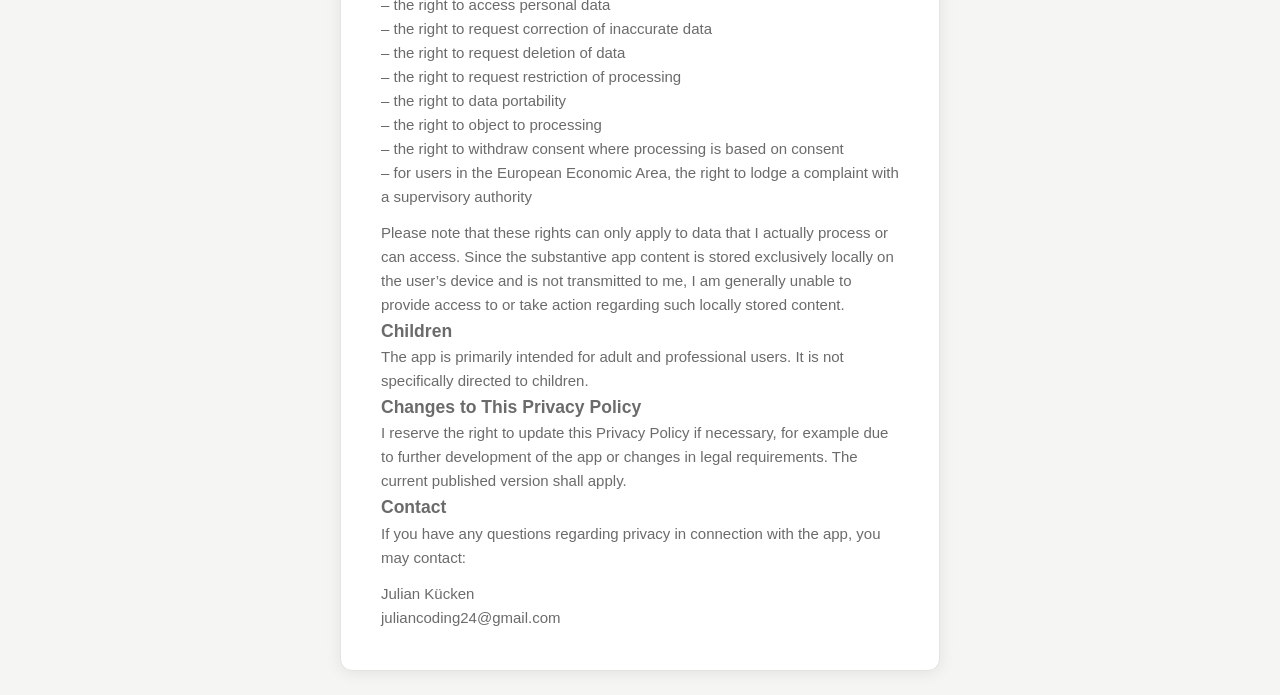
==== commit 350cdf70: "add support page; change e-mail address" ====
--- a/page1.html
+++ b/page1.html
@@ -21,7 +21,7 @@
     <p>
      Julian Kücken
      <br />
-     julian.kuecken@icloud.com
+     juliancoding24@gmail.com
     </p>
 
     <p>Es wurde kein Datenschutzbeauftragter benannt.</p>
@@ -171,7 +171,7 @@
     <p>
      Julian Kücken
      <br />
-     julian.kuecken@icloud.com
+     juliancoding24@gmail.com
     </p>
 
     <br />
@@ -190,7 +190,7 @@
     <p>
      Julian Kücken
      <br />
-     julian.kuecken@icloud.com
+     juliancoding24@gmail.com
     </p>
 
     <p>No data protection officer has been appointed.</p>
@@ -334,7 +334,7 @@
     <p>
      Julian Kücken
      <br />
-     julian.kuecken@icloud.com
+     juliancoding24@gmail.com
     </p>
    </div>
   </main>
